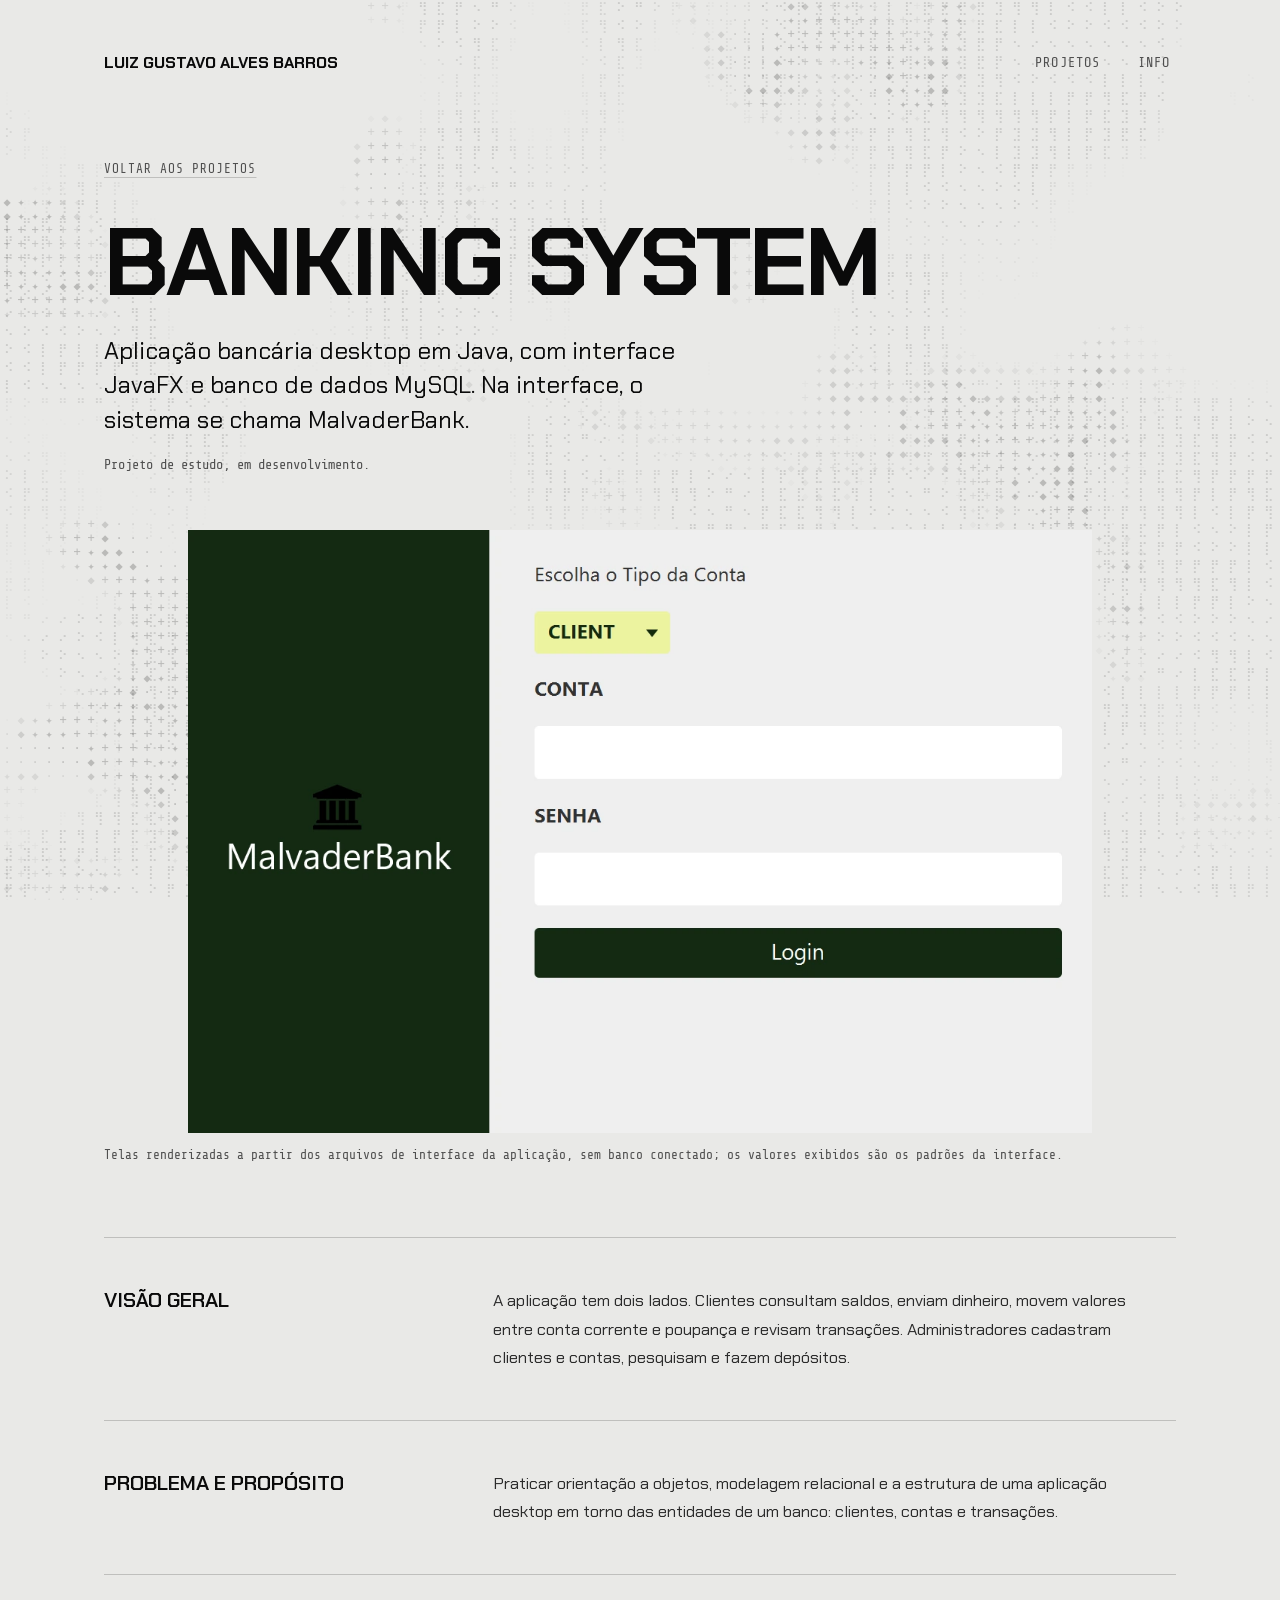
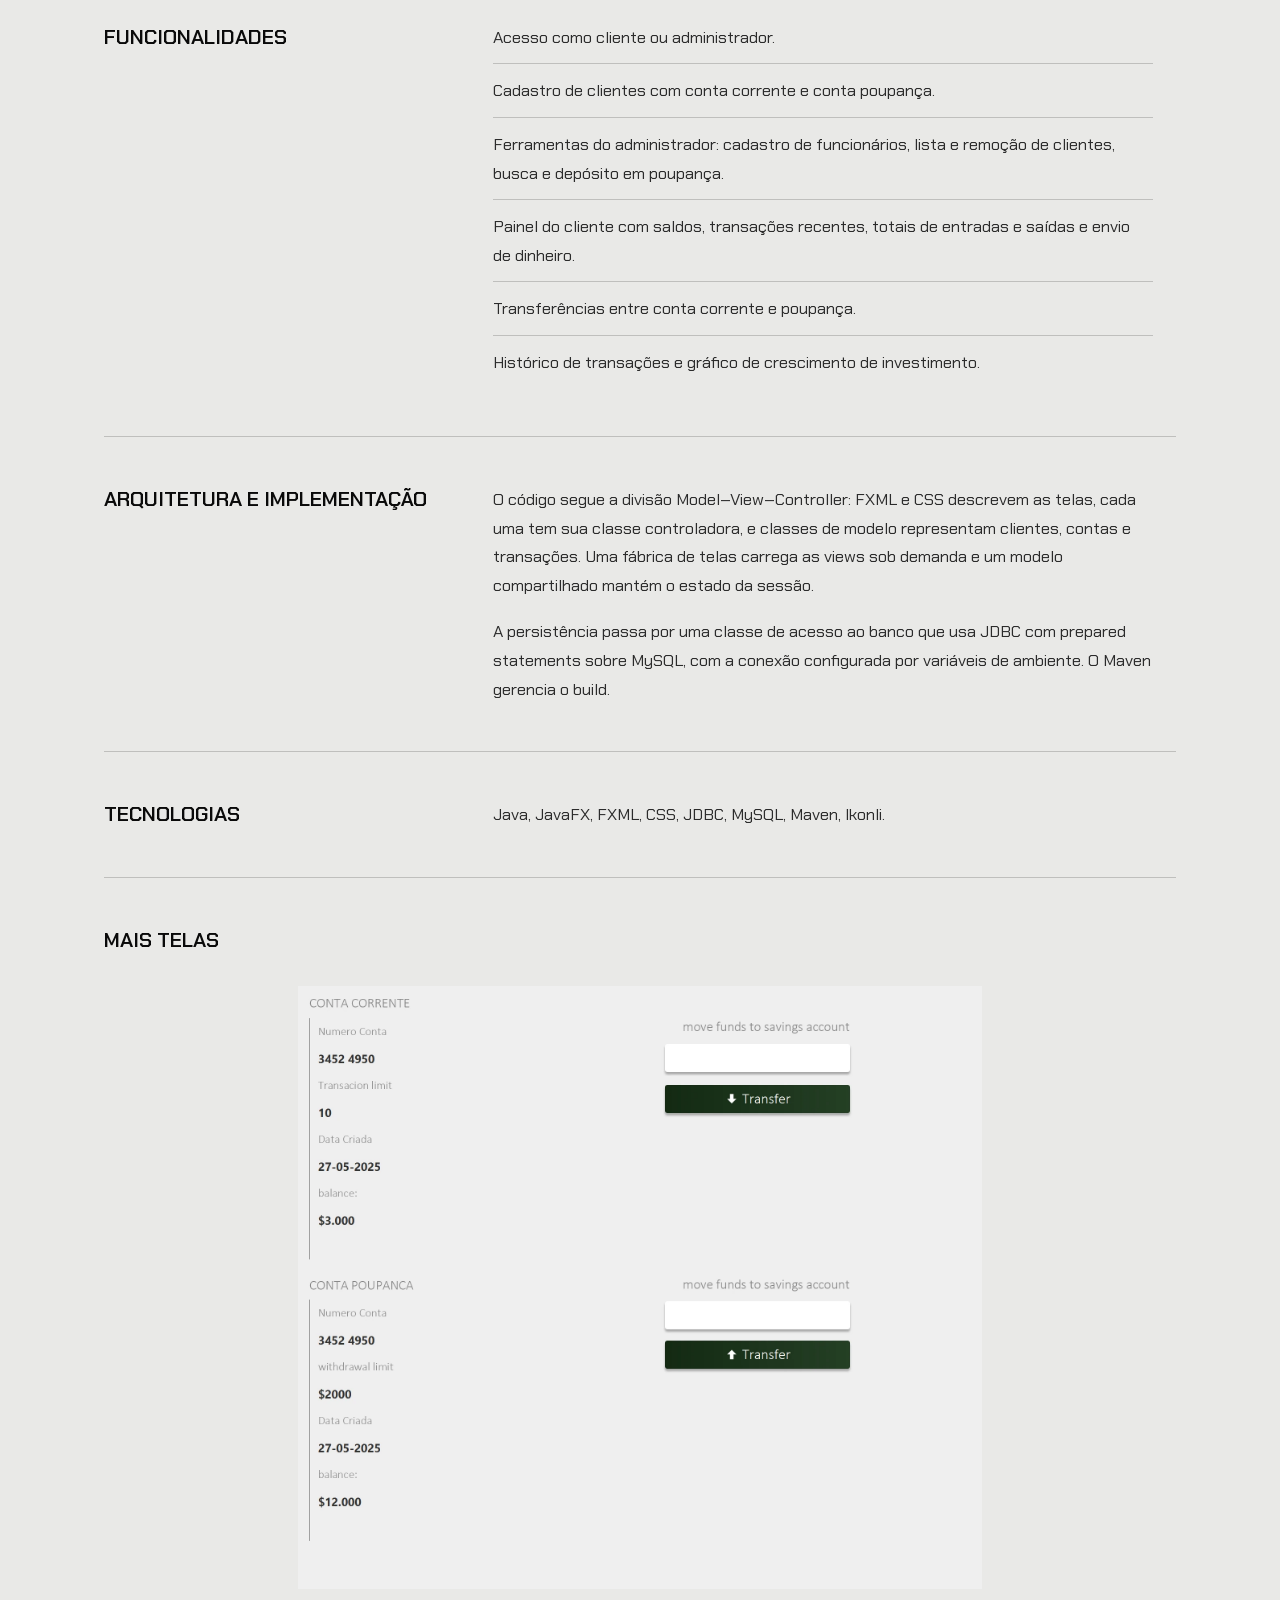
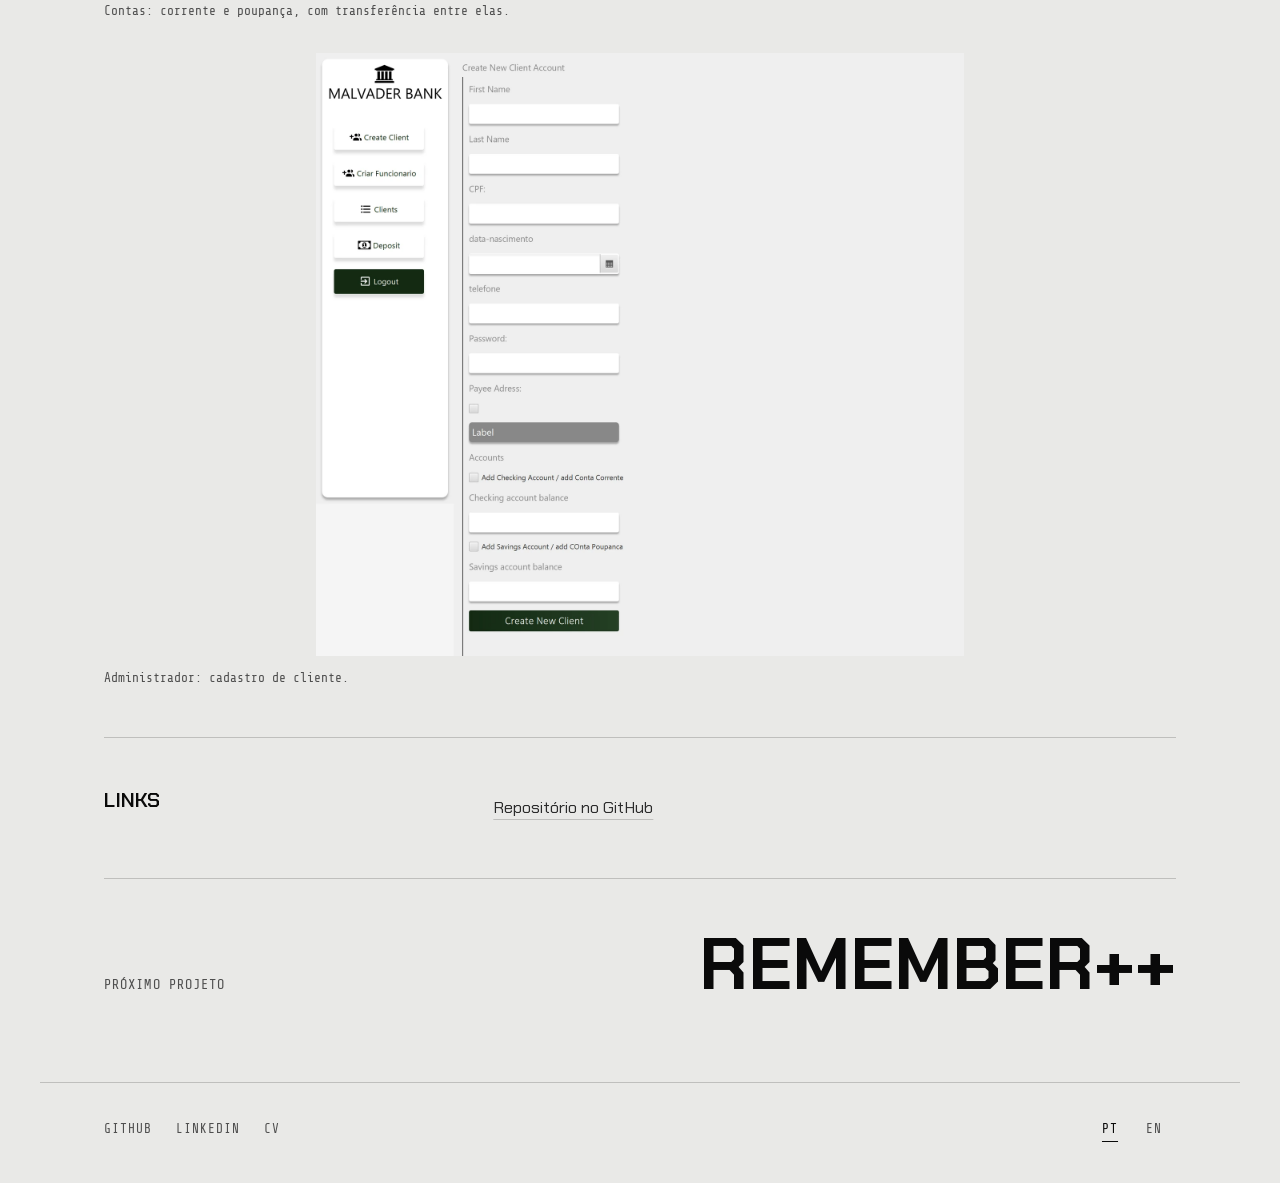
==== projects/banking-system/index.html @ 1d2b57dc "Redesenha o portfólio com foco nos projetos - Layout fixo 35/65 no desktop e coluna única no celular" ====
<!DOCTYPE html>
<html lang="pt-BR">
<head>
  <meta charset="UTF-8" />
  <meta name="viewport" content="width=device-width, initial-scale=1.0, viewport-fit=cover" />
  <meta name="theme-color" content="#e9e9e7" />
  <meta name="description" content="Estudo de caso do Banking System, aplicação bancária desktop em Java, JavaFX e MySQL." data-i18n-attr="content:bank_metaDescription" />
  <meta property="og:title" content="Banking System | Luiz Gustavo Alves Barros" data-i18n-attr="content:bank_metaTitle" />
  <meta property="og:description" content="Estudo de caso do Banking System, aplicação bancária desktop em Java, JavaFX e MySQL." data-i18n-attr="content:bank_metaDescription" />
  <meta property="og:type" content="website" />

  <title data-i18n="bank_metaTitle">Banking System | Luiz Gustavo Alves Barros</title>
  <link rel="icon" href="data:," />

  <script>
    (function () {
      // Quem chega por um projeto não vê o reveal depois, e volta com este projeto selecionado
      try {
        sessionStorage.setItem("portfolioRevealSeen", "1");
        sessionStorage.setItem("portfolioProject", "banking-system");
      } catch (error) {}

      try {
        if (localStorage.getItem("portfolioLanguage") === "en") {
          document.documentElement.classList.add("i18n-pending");
        }
      } catch (error) {}

      addEventListener("load", function () {
        document.documentElement.classList.remove("i18n-pending");
      });
    })();
  </script>

  <link rel="preconnect" href="https://fonts.googleapis.com" />
  <link rel="preconnect" href="https://fonts.gstatic.com" crossorigin />
  <link rel="stylesheet" href="https://fonts.googleapis.com/css2?family=Chakra+Petch:wght@400;500;600;700&family=Share+Tech+Mono&display=swap" />
  <link rel="stylesheet" href="/style.css" />
</head>

<body class="case">
  <canvas class="glyphs" id="glyphs" aria-hidden="true"></canvas>

  <header class="case-header">
    <a class="case-home" href="/">Luiz Gustavo Alves Barros</a>
    <nav class="views-nav" aria-label="Navegação principal" data-i18n-attr="aria-label:navLabel">
      <a href="/" data-i18n="navWork">Projetos</a>
      <a href="/#info" data-i18n="navInfo">Info</a>
    </nav>
  </header>

  <main class="case-main">
    <a class="back-link text-link" href="/" data-i18n="backToWork">Voltar aos projetos</a>

    <h1 class="case-title">Banking System</h1>
    <p class="case-lead" data-i18n="bank_lead">Aplicação bancária desktop em Java, com interface JavaFX e banco de dados MySQL. Na interface, o sistema se chama MalvaderBank.</p>
    <p class="case-status" data-i18n="bank_status">Projeto de estudo, em desenvolvimento.</p>

    <figure class="case-cover">
      <div class="frame">
        <img src="/assets/projects/banking-system/cover-1200.webp" srcset="/assets/projects/banking-system/cover-960.webp 960w, /assets/projects/banking-system/cover-1200.webp 1200w" sizes="(min-width: 1200px) 1100px, 100vw" width="1200" height="800" alt="Banking System: tela de acesso do MalvaderBank, com escolha do tipo de conta, conta e senha" data-i18n-attr="alt:bankCoverAlt" decoding="async" draggable="false" fetchpriority="high" />
      </div>
      <figcaption data-i18n="bank_shotNote">Telas renderizadas a partir dos arquivos de interface da aplicação, sem banco conectado; os valores exibidos são os padrões da interface.</figcaption>
    </figure>

    <section class="case-section">
      <h2 data-i18n="csOverview">Visão geral</h2>
      <div>
        <p data-i18n="bank_overview">A aplicação tem dois lados. Clientes consultam saldos, enviam dinheiro, movem valores entre conta corrente e poupança e revisam transações. Administradores cadastram clientes e contas, pesquisam e fazem depósitos.</p>
      </div>
    </section>

    <section class="case-section">
      <h2 data-i18n="csPurpose">Problema e propósito</h2>
      <div>
        <p data-i18n="bank_purpose">Praticar orientação a objetos, modelagem relacional e a estrutura de uma aplicação desktop em torno das entidades de um banco: clientes, contas e transações.</p>
      </div>
    </section>

    <section class="case-section">
      <h2 data-i18n="csFeatures">Funcionalidades</h2>
      <div>
        <ul class="case-list">
          <li data-i18n="bank_f1">Acesso como cliente ou administrador.</li>
          <li data-i18n="bank_f2">Cadastro de clientes com conta corrente e conta poupança.</li>
          <li data-i18n="bank_f3">Ferramentas do administrador: cadastro de funcionários, lista e remoção de clientes, busca e depósito em poupança.</li>
          <li data-i18n="bank_f4">Painel do cliente com saldos, transações recentes, totais de entradas e saídas e envio de dinheiro.</li>
          <li data-i18n="bank_f5">Transferências entre conta corrente e poupança.</li>
          <li data-i18n="bank_f6">Histórico de transações e gráfico de crescimento de investimento.</li>
        </ul>
      </div>
    </section>

    <section class="case-section">
      <h2 data-i18n="csArchitecture">Arquitetura e implementação</h2>
      <div>
        <p data-i18n="bank_a1">O código segue a divisão Model–View–Controller: FXML e CSS descrevem as telas, cada uma tem sua classe controladora, e classes de modelo representam clientes, contas e transações. Uma fábrica de telas carrega as views sob demanda e um modelo compartilhado mantém o estado da sessão.</p>
        <p data-i18n="bank_a2">A persistência passa por uma classe de acesso ao banco que usa JDBC com prepared statements sobre MySQL, com a conexão configurada por variáveis de ambiente. O Maven gerencia o build.</p>
      </div>
    </section>

    <section class="case-section">
      <h2 data-i18n="csTech">Tecnologias</h2>
      <div>
        <p>Java, JavaFX, FXML, CSS, JDBC, MySQL, Maven, Ikonli.</p>
      </div>
    </section>

    <section class="case-shots" aria-labelledby="shotsHeading">
      <h2 id="shotsHeading" data-i18n="csScreens">Mais telas</h2>
      <figure>
        <div class="frame">
          <img src="/assets/projects/banking-system/accounts.webp" width="1700" height="1500" alt="Banking System: tela de contas, com conta corrente, conta poupança e transferência entre elas" data-i18n-attr="alt:bankAccountsAlt" loading="lazy" decoding="async" />
        </div>
        <figcaption data-i18n="bank_cap1">Contas: corrente e poupança, com transferência entre elas.</figcaption>
      </figure>
      <figure>
        <div class="frame">
          <img src="/assets/projects/banking-system/create-client.webp" width="1620" height="1506" alt="Banking System: formulário do administrador para cadastrar um novo cliente" data-i18n-attr="alt:bankClientAlt" loading="lazy" decoding="async" />
        </div>
        <figcaption data-i18n="bank_cap2">Administrador: cadastro de cliente.</figcaption>
      </figure>
    </section>

    <section class="case-section">
      <h2 data-i18n="csLinks">Links</h2>
      <div>
        <ul class="case-links">
          <li><a class="text-link" href="https://github.com/luizgustavo-ab/Java-Banking-System" target="_blank" rel="noopener noreferrer"><span data-i18n="repository">Repositório no GitHub</span><span class="sr-only"> <span data-i18n="newTab">(abre em nova aba)</span></span></a></li>
        </ul>
      </div>
    </section>

    <nav class="next-project" aria-label="Próximo projeto" data-i18n-attr="aria-label:nextProject">
      <a href="/projects/remember-plus-plus/">
        <span data-i18n="nextProject">Próximo projeto</span>
        <strong>Remember++</strong>
      </a>
    </nav>
  </main>

  <footer class="case-footer">
        <ul class="social" aria-label="Links" data-i18n-attr="aria-label:linksLabel">
          <li><a class="text-link" href="https://github.com/luizgustavo-ab" target="_blank" rel="noopener noreferrer">GitHub<span class="sr-only"> <span data-i18n="newTab">(abre em nova aba)</span></span></a></li>
          <li><a class="text-link" href="https://www.linkedin.com/in/lgabarros-dev/" target="_blank" rel="noopener noreferrer">LinkedIn<span class="sr-only"> <span data-i18n="newTab">(abre em nova aba)</span></span></a></li>
          <li><a class="text-link" href="/assets/Curriculo-Luiz-Gustavo-Alves-Barros.pdf" target="_blank" rel="noopener noreferrer"><span data-i18n="cvLink">CV</span><span class="sr-only"> <span data-i18n="newTab">(abre em nova aba)</span></span></a></li>
        </ul>
        <div class="language-switcher" role="group" aria-label="Selecionar idioma" data-i18n-attr="aria-label:languageLabel">
          <button type="button" class="lang-btn active" data-lang="pt" aria-pressed="true" aria-label="PT, Português">PT</button>
          <button type="button" class="lang-btn" data-lang="en" aria-pressed="false" aria-label="EN, English">EN</button>
        </div>
  </footer>

  <script src="/js/translations.js"></script>
  <script src="/js/glyphs.js"></script>
</body>
</html>
---- style.css ----
/* ===============================
   BASE
   =============================== */

*,
*::before,
*::after {
  margin: 0;
  padding: 0;
  box-sizing: border-box;
}

:root {
  color-scheme: light;

  --bg: #e9e9e7;
  --frame: #dadad7;
  --text: #0a0a0a;
  --body: #2b2b2b;
  --muted: #4f4f4f;
  --line: rgba(0, 0, 0, 0.18);

  --font: "Chakra Petch", Arial, Helvetica, sans-serif;
  --mono: "Share Tech Mono", "Courier New", monospace;

  --pad-x: clamp(20px, 5vw, 80px);
  --pad-y: clamp(20px, 4.5vh, 56px);

  --project-size: 1; /* largura do projeto no desktop (1 = coluna inteira) */
  --project-ratio: 3.5; /* largura / altura do projeto na página inicial */

  --fade-project: 450ms; /* igual a CAROUSEL_CONFIG.duration */
  --fade-view: 300ms;
}

html {
  background: var(--bg);
  -webkit-text-size-adjust: 100%;
  text-size-adjust: 100%;
}

body {
  color: var(--text);
  font-family: var(--font);
  font-size: 1rem;
  line-height: 1.6;
}

img {
  display: block;
  max-width: 100%;
}

ul {
  list-style: none;
}

a {
  color: inherit;
  text-decoration: none;
}

button {
  font: inherit;
  color: inherit;
}

::selection {
  background: var(--text);
  color: var(--bg);
}

:focus-visible {
  outline: 2px solid var(--text);
  outline-offset: 3px;
}

html.i18n-pending body {
  visibility: hidden;
}

.sr-only {
  position: absolute;
  width: 1px;
  height: 1px;
  margin: -1px;
  overflow: hidden;
  clip-path: inset(50%);
  white-space: nowrap;
  border: 0;
}

/* Link de texto: sublinhado discreto que acende no hover */
.text-link {
  display: inline-flex;
  align-items: center;
  min-height: 44px;

  text-decoration: underline;
  text-decoration-thickness: 1px;
  text-underline-offset: 0.35em;
  text-decoration-color: var(--line);

  transition: text-decoration-color 160ms ease;
}

.text-link:hover {
  text-decoration-color: currentColor;
}

/* ===============================
   PAGE REVEAL (abertura em camadas)
   =============================== */

/* Cobertura preta até o canvas existir (classe definida no index.html) */
html.page-reveal-pending::before {
  content: "";
  position: fixed;
  inset: 0;
  z-index: 2147483647;
  background: #050505;
}

.page-reveal {
  position: fixed;
  inset: 0;
  z-index: 2147483647;

  width: 100%;
  height: 100%;

  pointer-events: none;

  image-rendering: crisp-edges;
  image-rendering: pixelated;
}

/* ===============================
   FUNDO DE GLYPHS
   =============================== */

.glyphs {
  position: fixed;
  top: 0;
  left: 0;
  z-index: 0;

  width: 100%;
  height: 100vh;
  height: 100lvh;

  pointer-events: none;
}

.shell,
.case-header,
.case-main,
.case-footer {
  position: relative;
  z-index: 1;
}

/* ===============================
   NAVEGAÇÃO, IDIOMA, LINKS
   =============================== */

.views-nav {
  display: flex;
  justify-content: flex-end;
  gap: 32px;
}

.views-nav a {
  display: inline-flex;
  align-items: center;
  justify-content: center;
  min-width: 44px;
  min-height: 44px;

  font-family: var(--mono);
  font-size: 0.85rem;
  letter-spacing: 0.08em;
  text-transform: uppercase;
  color: var(--muted);

  text-decoration: underline;
  text-decoration-thickness: 1px;
  text-underline-offset: 0.6em;
  text-decoration-color: transparent;

  transition:
    color 160ms ease,
    text-decoration-color 160ms ease;
}

.views-nav a:hover {
  color: var(--text);
}

.views-nav a[aria-current="page"] {
  color: var(--text);
  text-decoration-color: currentColor;
}

.foot,
.case-footer {
  display: flex;
  flex-wrap: wrap;
  align-items: center;
  justify-content: space-between;
  gap: 8px 32px;

  font-family: var(--mono);
  font-size: 0.8rem;
  letter-spacing: 0.08em;
  text-transform: uppercase;
  color: var(--muted);
}

.social {
  display: flex;
  flex-wrap: wrap;
  column-gap: 24px;
}

.social a {
  min-width: 32px;
  text-decoration-color: transparent;
}

.social a:hover {
  color: var(--text);
  text-decoration-color: currentColor;
}

.language-switcher {
  display: flex;
}

.lang-btn {
  min-width: 44px;
  min-height: 44px;

  border: 0;
  background: none;
  cursor: pointer;

  font-family: var(--mono);
  letter-spacing: 0.08em;
  color: var(--muted);

  text-decoration: underline;
  text-decoration-thickness: 1px;
  text-underline-offset: 0.6em;
  text-decoration-color: transparent;
}

.lang-btn:hover,
.lang-btn.active {
  color: var(--text);
}

.lang-btn.active {
  text-decoration-color: currentColor;
}

/* ===============================
   INÍCIO: COLUNA ÚNICA (padrão)
   =============================== */

.shell {
  display: flex;
  flex-direction: column;
  gap: 36px;

  max-width: 760px;
  min-height: 100vh;
  min-height: 100dvh;
  margin: 0 auto;
  padding: max(12px, env(safe-area-inset-top))
    max(var(--pad-x), env(safe-area-inset-right))
    max(20px, env(safe-area-inset-bottom))
    max(var(--pad-x), env(safe-area-inset-left));
}

.foot {
  margin-top: auto;
}

/* Identidade */
.intro {
  container-type: inline-size;
}

.name {
  font-size: clamp(2.25rem, 11vw, 4.5rem);
  font-size: clamp(2rem, 13.6cqi, 5.5rem);
  font-weight: 700;
  line-height: 0.98;
  letter-spacing: -0.02em;
  text-transform: uppercase;
}

.name span {
  display: block;
  white-space: nowrap;
}

.job {
  margin-top: 20px;
  font-size: 1.25rem;
  font-weight: 500;
  line-height: 1.3;
}

.intro-text {
  max-width: 34ch;
  margin-top: 10px;
  color: var(--body);
  text-wrap: pretty;
}

.location {
  margin-top: 16px;
  font-family: var(--mono);
  font-size: 0.8rem;
  letter-spacing: 0.08em;
  text-transform: uppercase;
  color: var(--muted);
}

/* ===============================
   CARROSSEL
   =============================== */

.carousel {
  touch-action: pan-y;
  touch-action: pan-y pinch-zoom;
}

.carousel.is-zoomed {
  touch-action: auto;
}

.slide + .slide {
  margin-top: 48px;
}

/* Área da imagem: mesma proporção para todos, sem moldura */
.frame {
  position: relative;
  display: flex;
  flex-direction: column;
  align-items: center;
  justify-content: center;

  width: 100%;
  aspect-ratio: 16 / 9;
  overflow: hidden;
}

/* Fundo só quando não há imagem para mostrar */
.frame.is-placeholder,
.frame.is-missing {
  background: var(--frame);
}

/* Página inicial, fora do celular: faixa larga */
@media (min-width: 601px) {
  .carousel .frame {
    aspect-ratio: var(--project-ratio);
  }
}

.frame img {
  position: absolute;
  inset: 0;

  width: 100%;
  height: 100%;
  object-fit: contain;
}

.frame-name {
  padding: 0 24px;
  font-size: clamp(1.5rem, 4vw, 3rem);
  font-weight: 700;
  line-height: 1.1;
  text-align: center;
  text-transform: uppercase;
}

/* Duas telas em retrato lado a lado (ex.: aplicativo mobile) */
.frame.is-pair {
  flex-direction: row;
  gap: 5%;
}

.frame.is-pair img {
  position: static;
  width: auto;
  max-width: 44%;
  height: 88%;
}

/* Página inicial: o nome do projeto como logotipo, nas cores de cada projeto */
.frame.is-logo {
  container-type: inline-size;
  background: var(--logo-bg, var(--text));
  color: var(--logo-fg, var(--bg));
}

[data-project="remember-plus-plus"] {
  --logo-bg: #16233a;
  --logo-fg: #f2f1ec;
  --logo-accent: #c68a12; /* os "++" */
}

[data-project="food-review"] {
  --logo-bg: #0b1412;
  --logo-fg: #fd5d32;
}

[data-project="banking-system"] {
  --logo-bg: #132a13;
  --logo-fg: #ffffff;
  --logo-accent: #ecf39e; /* "System" */
}

.wordmark span {
  color: var(--logo-accent, inherit);
}

.wordmark.has-pin {
  display: flex;
  align-items: center;
  gap: 0.28em;
}

.wordmark-pin {
  flex: none;
  width: 1.033em;
  height: 1.3em;
}

.wordmark {
  padding: 0 16px;
  font-size: clamp(1.5rem, 4vw, 3rem);
  font-size: 8.6cqi; /* acompanha a largura do retângulo */
  font-weight: 700;
  line-height: 1;
  letter-spacing: -0.02em;
  text-transform: uppercase;
  white-space: nowrap;
}

/* Com imagem, o nome só aparece se ela falhar */
.frame:not(.is-placeholder) .frame-name {
  display: none;
}

.frame.is-missing .frame-name {
  display: block;
}

.frame.is-missing img {
  visibility: hidden;
}

.frame-note {
  margin-top: 12px;
  padding: 0 24px;
  font-family: var(--mono);
  font-size: 0.8rem;
  text-align: center;
  color: var(--muted);
}

.caption {
  display: grid;
  grid-template-columns: minmax(0, 1fr) auto;
  align-items: center;
  column-gap: 24px;
  padding-top: 16px;
}

.slide-count {
  grid-column: 2;
  grid-row: 1;
  justify-self: end;
  align-self: start;
  font-family: var(--mono);
  font-size: 0.85rem;
  color: var(--muted);
  font-variant-numeric: tabular-nums;
}

.slide-desc {
  grid-column: 1;
  grid-row: 1;
  color: var(--body);
  text-wrap: pretty;
}

.slide-link {
  grid-column: 1;
  grid-row: 2;
  justify-self: start;
  white-space: nowrap;
  font-family: var(--mono);
  font-size: 0.85rem;
  letter-spacing: 0.08em;
  text-transform: uppercase;
}

/* Com JavaScript: um projeto por vez, empilhados no mesmo espaço */
.js .carousel {
  display: grid;
}

.js .slide {
  grid-area: 1 / 1;
  min-width: 0;
  margin-top: 0;

  visibility: hidden;
  opacity: 0;
}

.js .slide.is-active {
  visibility: visible;
  opacity: 1;
}

/* Crossfade: o anterior sai enquanto o novo entra */
.js.is-ready .slide {
  transition:
    opacity calc(var(--fade-project) * 0.65) ease-out,
    visibility 0s linear calc(var(--fade-project) * 0.65);
}

.js.is-ready .slide.is-active {
  transition:
    opacity calc(var(--fade-project) * 0.75) ease-in
      calc(var(--fade-project) * 0.25),
    visibility 0s;
}

/* ===============================
   VISÕES
   =============================== */

.views {
  min-width: 0;
}

.view {
  scroll-margin-top: 16px;
}

.view + .view {
  margin-top: 64px;
}

.js .views {
  position: relative;
  display: grid;
  grid-template-columns: minmax(0, 1fr);
  margin: 0 calc(var(--pad-x) * -1);
  padding: 0 var(--pad-x);
  overflow: hidden;
  overflow: clip;
}

.js .view {
  grid-area: 1 / 1;
  min-width: 0;
  margin-top: 0;
}

/* A visão oculta não ocupa altura na página */
.js .view:not(.is-active) {
  position: absolute;
  top: 0;
  left: var(--pad-x);
  right: var(--pad-x);

  visibility: hidden;
  opacity: 0;
}

.js.is-ready .view {
  transition:
    opacity var(--fade-view) ease,
    visibility 0s linear var(--fade-view);
}

.js.is-ready .view.is-active {
  transition:
    opacity var(--fade-view) ease,
    visibility 0s;
}

/* ===============================
   INFO
   =============================== */

.view-info:focus-visible {
  outline-offset: -2px;
}

.info-section {
  display: grid;
  gap: 16px;
  padding: 40px 0;
  border-top: 1px solid var(--line);
}

.info-section:first-of-type {
  padding-top: 8px;
  border-top: 0;
}

.info-section h3 {
  font-size: 1.5rem;
  font-weight: 700;
  line-height: 1.2;
  text-transform: uppercase;
}

.info-section p,
.info-section li,
.info-section dd {
  max-width: 68ch;
  color: var(--body);
  text-wrap: pretty;
}

.info-section p + p {
  margin-top: 14px;
}

.entry + .entry {
  margin-top: 32px;
}

.entry h4 {
  font-size: 1.15rem;
  font-weight: 600;
  line-height: 1.35;
}

.info-section .entry-meta {
  margin: 6px 0 12px;
  font-family: var(--mono);
  font-size: 0.8rem;
  line-height: 1.8;
  color: var(--muted);
}

.entry ul:not(.courses) li {
  position: relative;
  padding-left: 20px;
}

.entry ul:not(.courses) li::before {
  content: "";
  position: absolute;
  top: 0.8em;
  left: 0;
  width: 8px;
  height: 1px;
  background: var(--muted);
}

.entry li + li {
  margin-top: 8px;
}

.entry h5 {
  margin: 20px 0 10px;
  font-size: 0.95rem;
  font-weight: 600;
}

.courses li {
  font-size: 0.92rem;
}

.info-section .courses li {
  color: var(--muted);
}

.tech dt {
  font-weight: 600;
}

.tech dd + dt {
  margin-top: 18px;
}

.contact-list li {
  display: flex;
  flex-wrap: wrap;
  align-items: center;
  column-gap: 16px;
}

.contact-list li > span {
  min-width: 76px;
  font-family: var(--mono);
  font-size: 0.8rem;
  color: var(--muted);
}

.contact-list a {
  overflow-wrap: anywhere;
}

/* ===============================
   DESKTOP: VIEWPORT FIXA 35 / 65
   Em janelas baixas, estreitas ou muito ampliadas, vale a coluna única.
   =============================== */

@media (min-width: 901px) and (min-height: 560px) {
  html.js:has(body.home),
  .js body.home {
    height: 100%;
    overflow: hidden;
    overflow: clip;
    overscroll-behavior: none;
  }

  .js .home .shell,
  .js body.home .shell {
    display: grid;
    grid-template-columns: minmax(0, 35fr) minmax(0, 65fr);
    grid-template-rows: auto minmax(0, 1fr) auto;
    column-gap: clamp(40px, 6vw, 120px);
    row-gap: 12px;

    max-width: none;
    height: 100vh;
    height: 100dvh;
    min-height: 0;
    padding: var(--pad-y) var(--pad-x);
  }

  .js body.home .intro {
    grid-column: 1;
    grid-row: 1 / -1;
    align-self: center;
  }

  .js body.home .views-nav {
    grid-column: 2;
    grid-row: 1;
  }

  .js body.home .views {
    grid-column: 2;
    grid-row: 2 / -1;
    grid-template-rows: minmax(0, 1fr);
    min-height: 0;
    margin: 0 -8px;
    padding: 0 8px;
  }

  .js body.home .foot {
    grid-column: 1;
    grid-row: 3;
    position: relative;
    z-index: 1;
    margin-top: 0;
  }

  .js body.home .view {
    min-height: 0;
    height: 100%;
  }

  .js body.home .view:not(.is-active) {
    position: static;
  }

  /* A moldura usa a maior largura que ainda cabe na altura disponível */
  .js body.home .view-work {
    --caption-height: 6rem;
    container-type: size;
  }

  .js body.home .carousel {
    height: 100%;
    grid-template-columns: minmax(0, 1fr);
    align-content: center;
  }

  .js body.home .slide {
    justify-self: center;
    width: calc(100% * var(--project-size));
    width: calc(
      min(100cqi, (100cqb - var(--caption-height)) * var(--project-ratio)) *
        var(--project-size)
    );
  }

  /* Só o painel Info rola */
  .js body.home .view-info {
    overflow-y: auto;
    overscroll-behavior: contain;
    padding-right: 24px;
    scrollbar-width: thin;
    scrollbar-color: #a3a3a0 transparent;
  }

  .js body.home .view-info {
    container-type: inline-size;
  }

  /* Título ao lado do texto só quando o painel é largo o bastante */
  @container (min-width: 640px) {
    .info-section {
      grid-template-columns: 14rem minmax(0, 1fr);
      column-gap: 32px;
    }
  }
}

@media (max-width: 600px) {
  /* Menos respiro para o primeiro projeto caber melhor na tela */
  .shell {
    gap: 22px;
  }

  .job {
    margin-top: 14px;
  }

  .location {
    margin-top: 10px;
  }

  .case-header .case-home {
    font-size: 0.95rem;
  }

  /* Imagem de borda a borda em telas pequenas */
  .carousel .frame {
    width: auto;
    margin: 0 calc(var(--pad-x) * -1);
  }
}

/* ===============================
   PÁGINAS DE PROJETO
   =============================== */

.case-header,
.case-main,
.case-footer {
  width: min(100%, 1200px);
  margin: 0 auto;
  padding-left: max(var(--pad-x), env(safe-area-inset-left));
  padding-right: max(var(--pad-x), env(safe-area-inset-right));
}

.case-header {
  display: flex;
  flex-wrap: wrap;
  align-items: center;
  justify-content: space-between;
  gap: 8px 32px;
  padding-top: max(var(--pad-y), env(safe-area-inset-top));
}

.case-header .views-nav {
  margin-left: auto;
}

.case-home {
  display: inline-flex;
  align-items: center;
  min-height: 44px;
  font-weight: 700;
  text-transform: uppercase;
}

.case-main {
  padding-top: clamp(32px, 7vh, 80px);
  padding-bottom: 64px;
}

.back-link {
  font-family: var(--mono);
  font-size: 0.8rem;
  letter-spacing: 0.08em;
  text-transform: uppercase;
  color: var(--muted);
}

.back-link:hover {
  color: var(--text);
}

.case-title {
  margin-top: 24px;
  font-size: clamp(2.5rem, 9vw, 6rem);
  font-weight: 700;
  line-height: 0.98;
  letter-spacing: -0.02em;
  text-transform: uppercase;
  text-wrap: balance;
}

.case-lead {
  max-width: 40ch;
  margin-top: 24px;
  font-size: clamp(1.15rem, 2vw, 1.5rem);
  line-height: 1.45;
  text-wrap: pretty;
}

.case-status {
  margin-top: 16px;
  font-family: var(--mono);
  font-size: 0.85rem;
  color: var(--muted);
}

.case-cover {
  margin: clamp(32px, 6vh, 64px) 0 clamp(48px, 8vh, 96px);
}

figcaption {
  margin-top: 12px;
  font-family: var(--mono);
  font-size: 0.8rem;
  color: var(--muted);
}

.case-section {
  display: grid;
  gap: 16px;
  padding: 48px 0;
  border-top: 1px solid var(--line);
}

.case-section h2,
.case-shots h2 {
  font-size: 1.3rem;
  font-weight: 600;
  line-height: 1.35;
  text-transform: uppercase;
  text-wrap: balance;
}

.case-section p,
.case-section li {
  max-width: 66ch;
  color: var(--body);
  font-size: 1.05rem;
  line-height: 1.7;
  text-wrap: pretty;
}

.case-section p + p,
.case-section ul + p {
  margin-top: 18px;
}

.case-list li {
  padding: 12px 0;
  border-bottom: 1px solid var(--line);
}

.case-list li:first-child {
  padding-top: 0;
}

.case-list li:last-child {
  border-bottom: 0;
}

.case-links {
  display: flex;
  flex-wrap: wrap;
  column-gap: 32px;
}

.case-shots {
  padding: 48px 0;
  border-top: 1px solid var(--line);
}

.case-shots figure {
  margin-top: 32px;
}

.next-project {
  border-top: 1px solid var(--line);
}

.next-project a {
  display: flex;
  flex-wrap: wrap;
  align-items: baseline;
  justify-content: space-between;
  gap: 8px 32px;
  padding: 48px 0 16px;
}

.next-project span {
  font-family: var(--mono);
  font-size: 0.85rem;
  letter-spacing: 0.08em;
  text-transform: uppercase;
  color: var(--muted);
}

.next-project strong {
  font-size: clamp(2rem, 6vw, 4.5rem);
  line-height: 1.05;
  text-transform: uppercase;

  text-decoration: underline;
  text-decoration-thickness: 2px;
  text-underline-offset: 0.2em;
  text-decoration-color: transparent;
}

.next-project a:hover strong {
  text-decoration-color: currentColor;
}

.case-footer {
  padding-top: 24px;
  padding-bottom: max(32px, env(safe-area-inset-bottom));
  border-top: 1px solid var(--line);
}

@media (min-width: 901px) {
  .case-section {
    grid-template-columns: minmax(0, 4fr) minmax(0, 8fr);
    column-gap: 48px;
  }
}

/* Telas grandes: toda a escala tipográfica acompanha */
@media (min-width: 1600px) and (min-height: 850px) {
  html {
    font-size: 112.5%;
  }
}

@media (min-width: 2400px) and (min-height: 1200px) {
  html {
    font-size: 137.5%;
  }
}

/* ===============================
   MOVIMENTO REDUZIDO
   =============================== */

@media (prefers-reduced-motion: reduce) {
  *,
  *::before,
  *::after,
  .js.is-ready .slide,
  .js.is-ready .slide.is-active,
  .js.is-ready .view,
  .js.is-ready .view.is-active {
    transition: none !important;
    scroll-behavior: auto !important;
  }
}
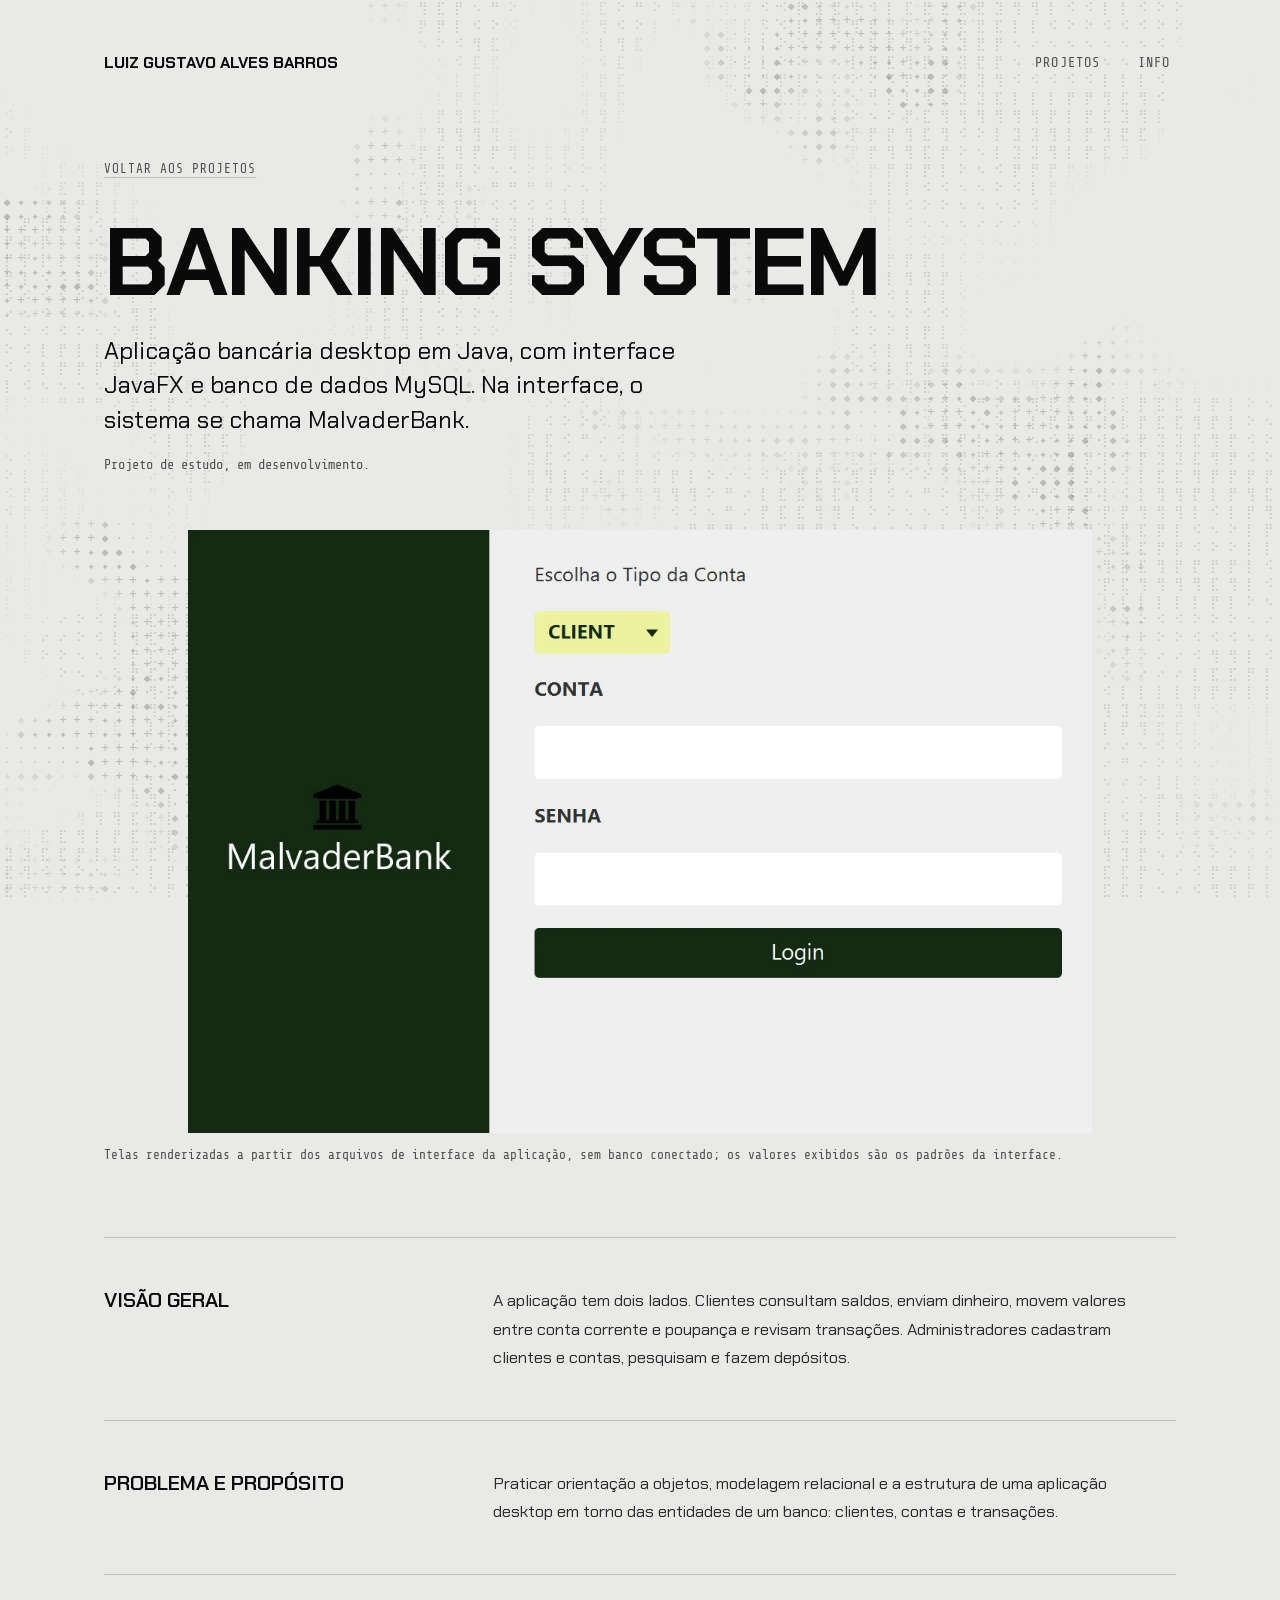
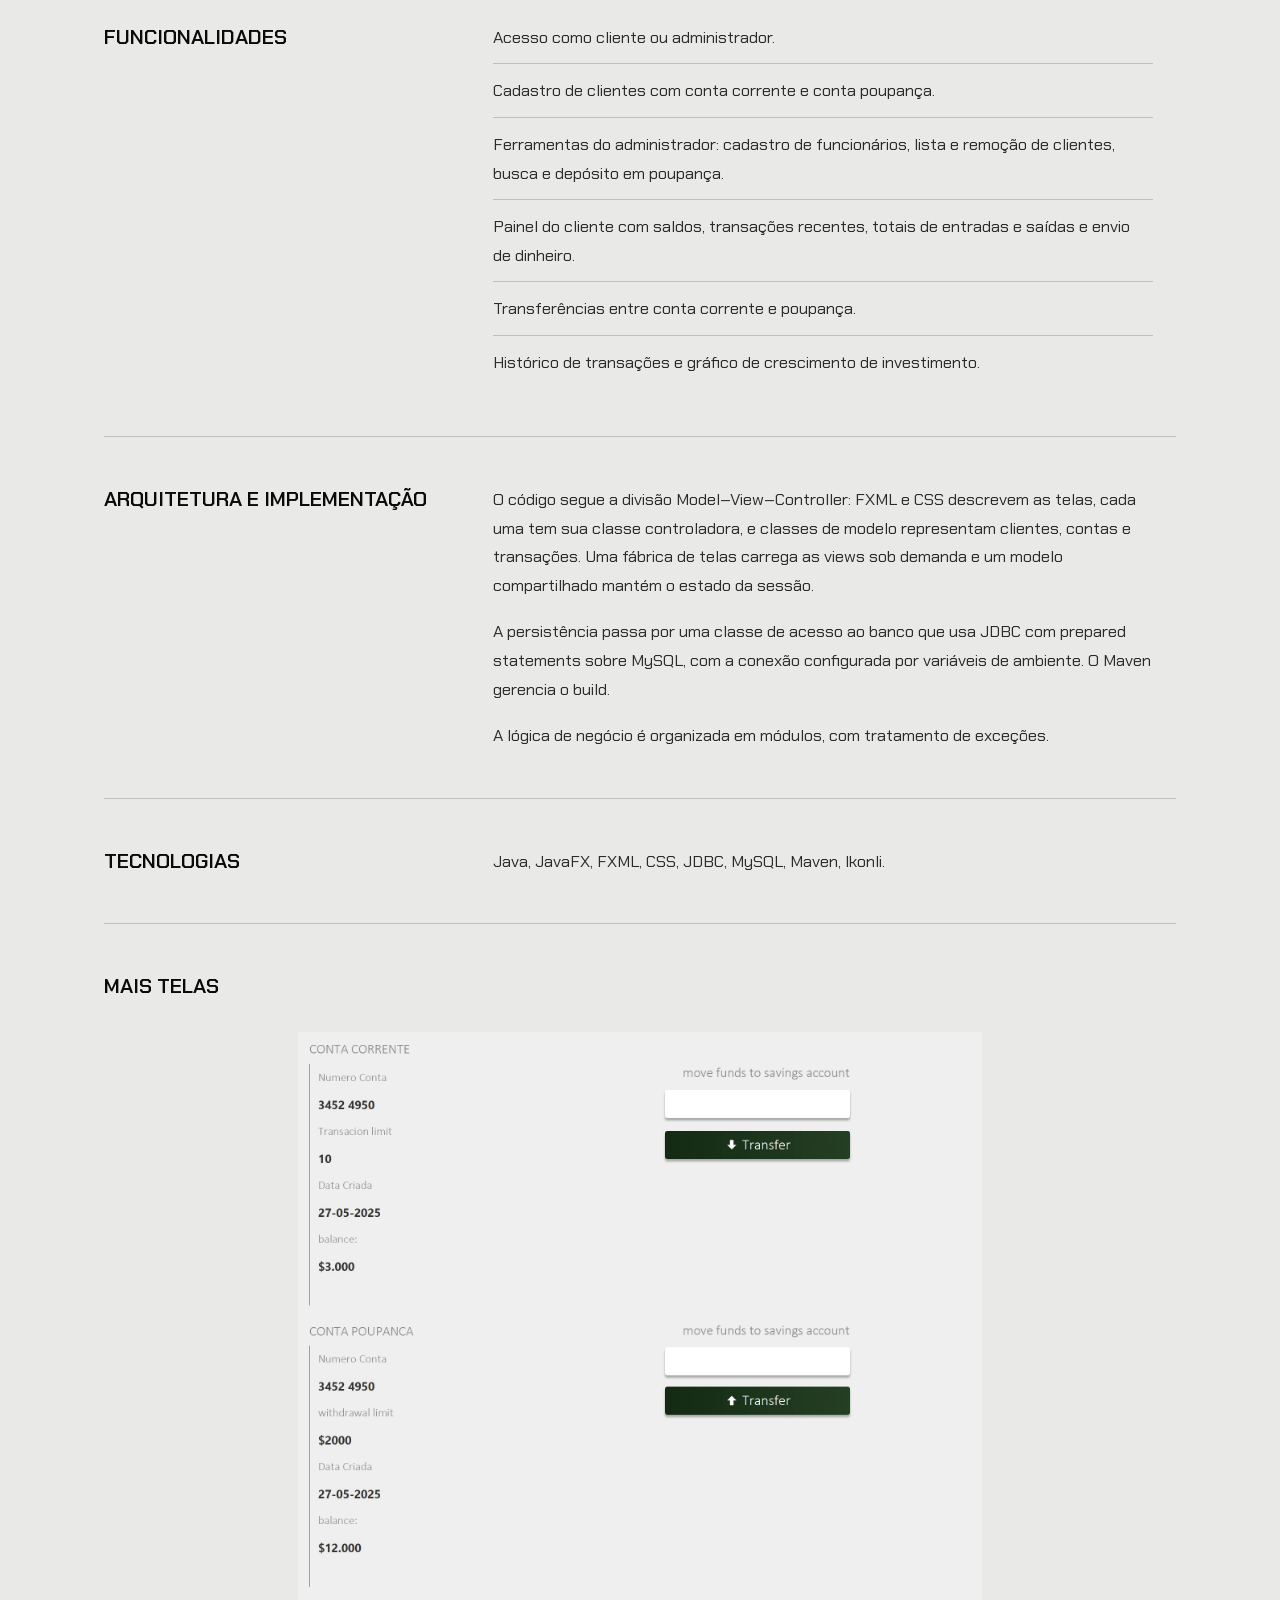
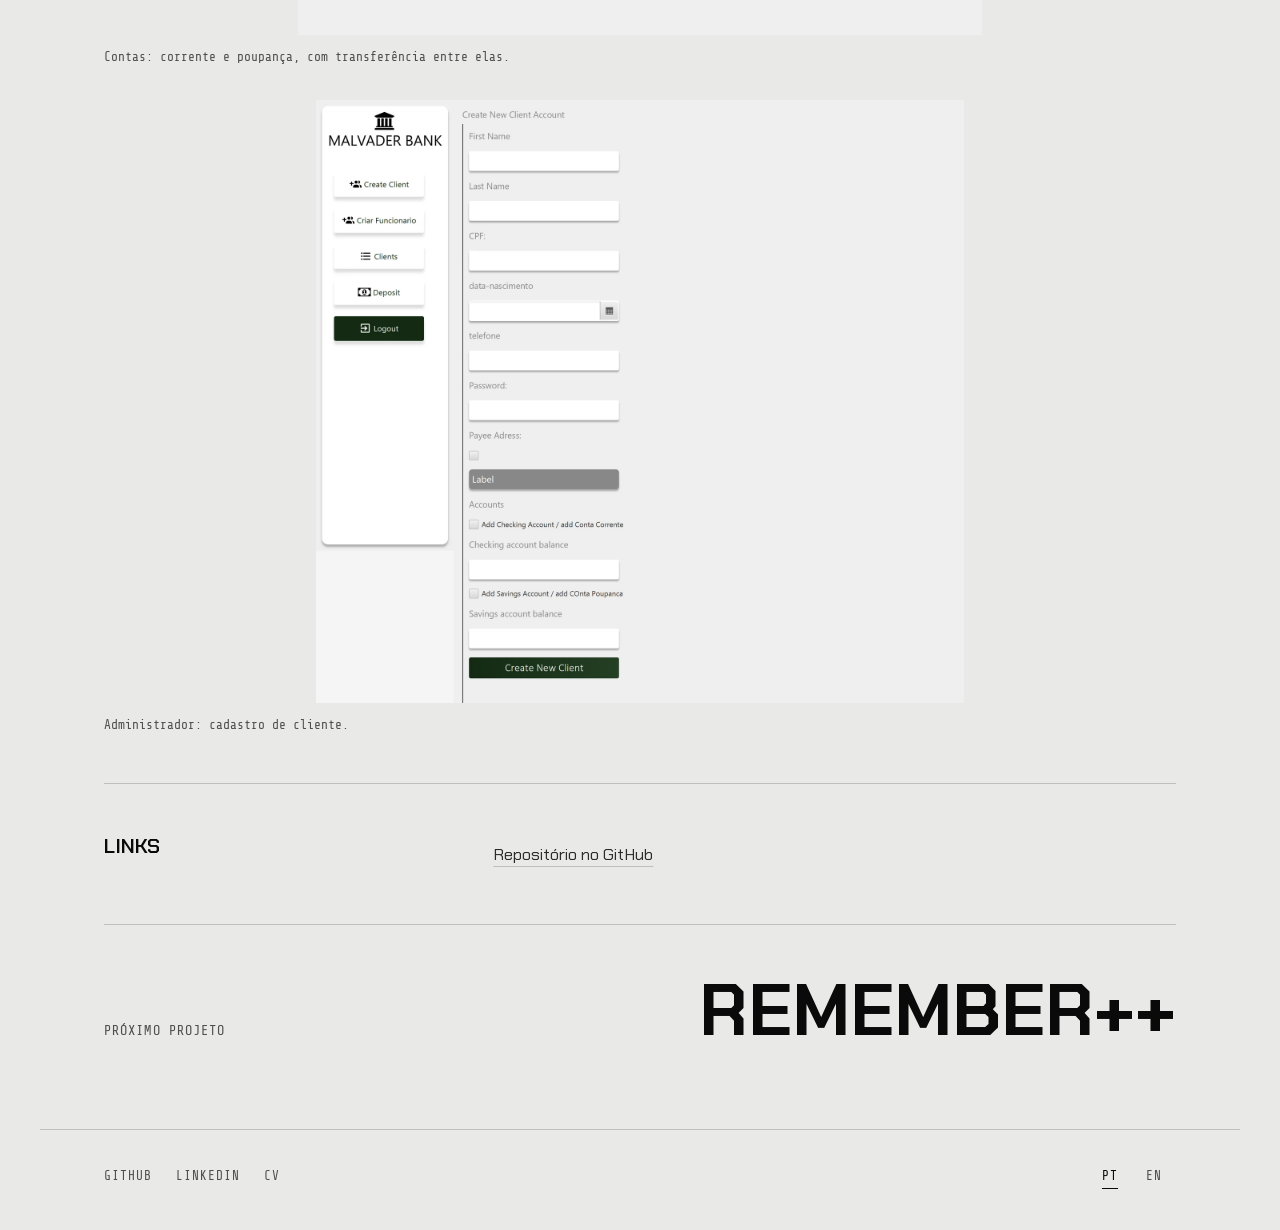
==== commit f734b00b: "Atualiza o portfólio com o novo currículo - Substitui o PDF do currículo - Atualiza biografia, exper" ====
--- a/projects/banking-system/index.html
+++ b/projects/banking-system/index.html
@@ -96,6 +96,7 @@
       <div>
         <p data-i18n="bank_a1">O código segue a divisão Model–View–Controller: FXML e CSS descrevem as telas, cada uma tem sua classe controladora, e classes de modelo representam clientes, contas e transações. Uma fábrica de telas carrega as views sob demanda e um modelo compartilhado mantém o estado da sessão.</p>
         <p data-i18n="bank_a2">A persistência passa por uma classe de acesso ao banco que usa JDBC com prepared statements sobre MySQL, com a conexão configurada por variáveis de ambiente. O Maven gerencia o build.</p>
+        <p data-i18n="bank_a3">A lógica de negócio é organizada em módulos, com tratamento de exceções.</p>
       </div>
     </section>
 
